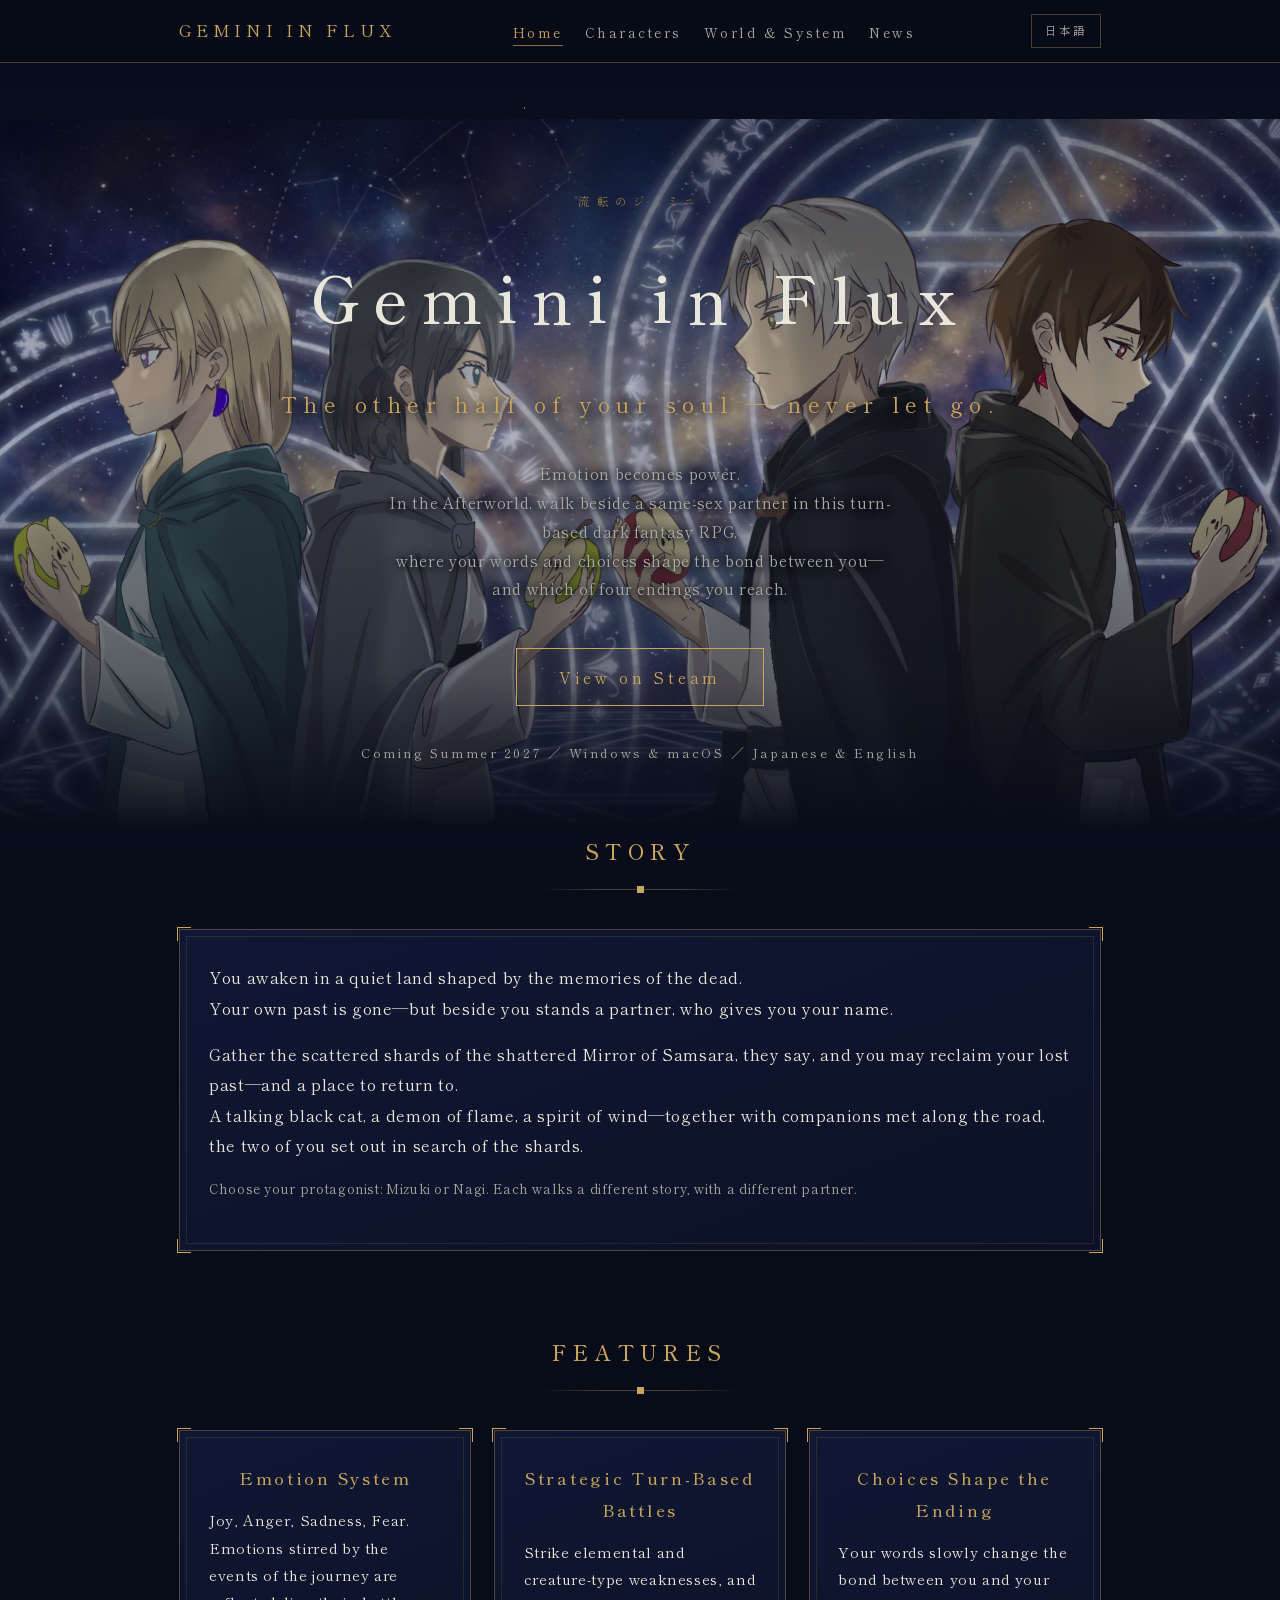
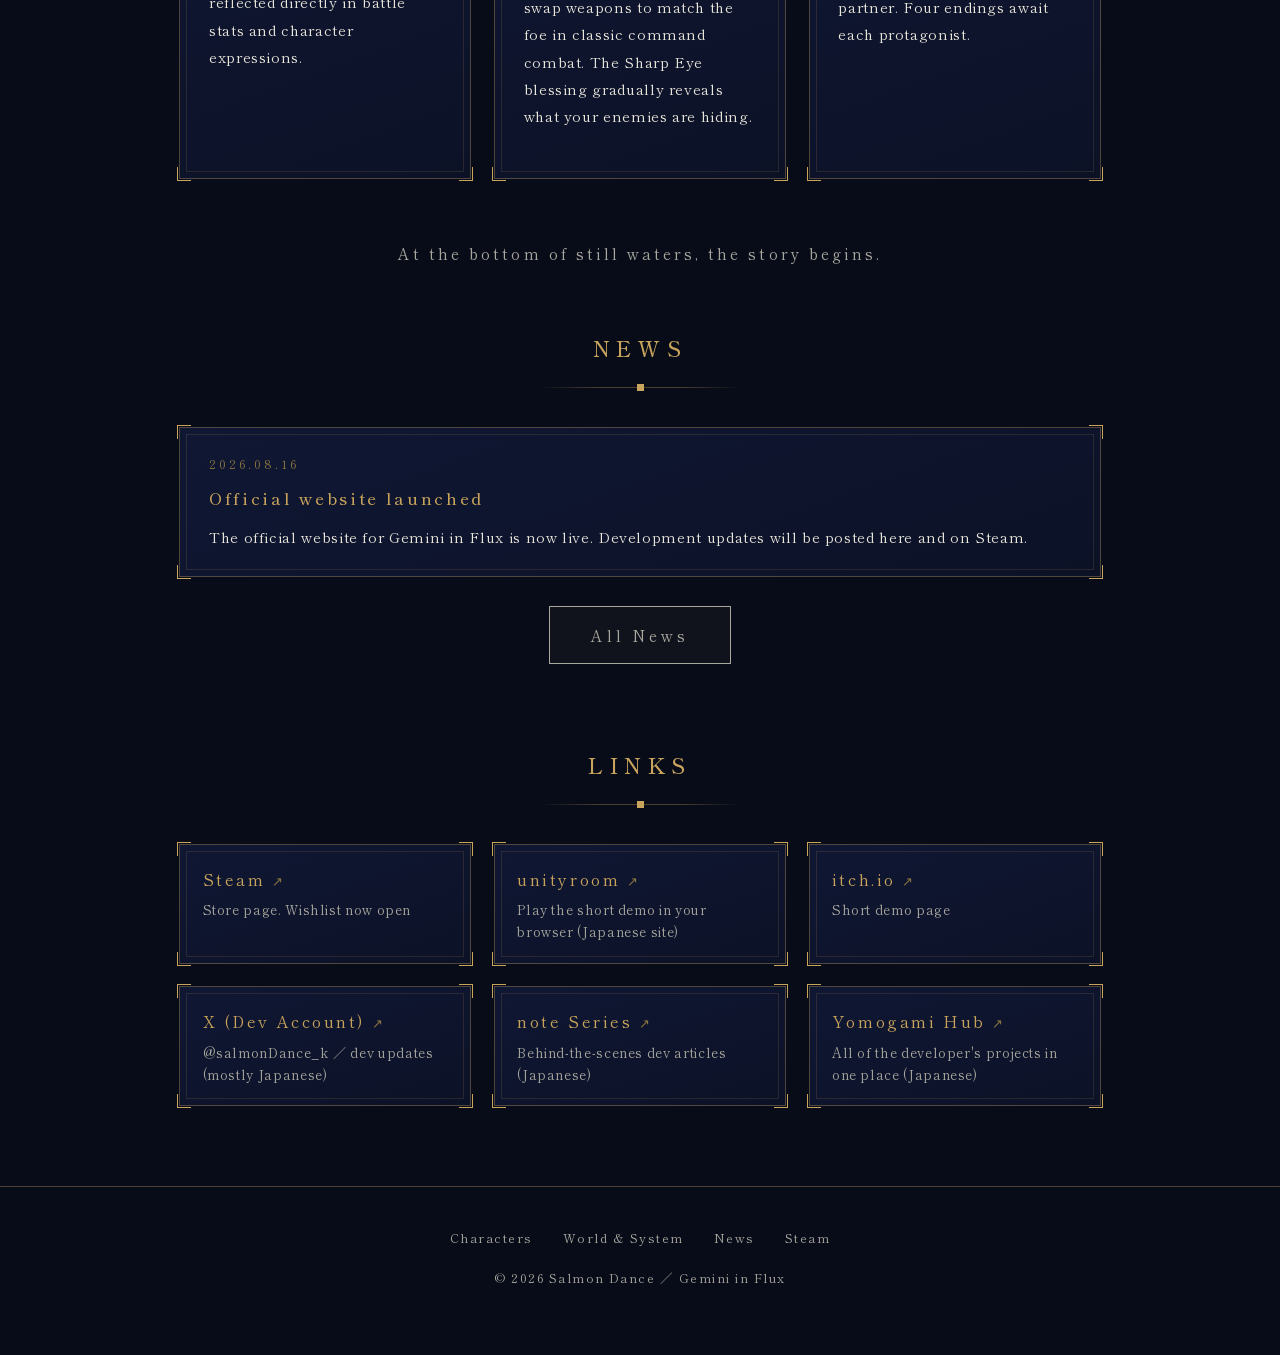
==== en/index.html @ 064453ff "公式サイト初回公開" ====
<!DOCTYPE html>
<html lang="en">
<head>
  <meta charset="UTF-8">
  <meta name="viewport" content="width=device-width, initial-scale=1.0">
  <title>Gemini in Flux | Official Site</title>
  <meta name="description" content="Emotion becomes power. In the Afterworld, walk beside a same-sex partner in this turn-based dark fantasy RPG. Coming to Steam in Summer 2027.">
  <meta property="og:title" content="Gemini in Flux | Official Site">
  <meta property="og:description" content="Emotion becomes power. In the Afterworld, walk beside a same-sex partner in this turn-based dark fantasy RPG. Coming to Steam in Summer 2027.">
  <meta property="og:type" content="website">
  <meta property="og:image" content="../assets/og-image.jpg"><!-- 公開時に絶対URLへ差し替え -->
  <meta name="twitter:card" content="summary_large_image">
  <link rel="icon" href="data:image/svg+xml,%3Csvg xmlns='http://www.w3.org/2000/svg' viewBox='0 0 32 32'%3E%3Cpolygon points='16,2 30,10 30,24 16,32 2,24 2,10' fill='%23c9a45c'/%3E%3C/svg%3E">
  <link rel="preconnect" href="https://fonts.googleapis.com">
  <link rel="preconnect" href="https://fonts.gstatic.com" crossorigin>
  <link href="https://fonts.googleapis.com/css2?family=Shippori+Mincho:wght@400;500&display=swap" rel="stylesheet">
  <link rel="stylesheet" href="../css/style.css">
</head>
<body>
  <div class="starfield" aria-hidden="true"></div>

  <header>
    <div class="header-inner">
      <a class="site-title" href="index.html">GEMINI IN FLUX</a>
      <nav>
        <ul>
          <li><a href="index.html" class="current">Home</a></li>
          <li><a href="characters.html">Characters</a></li>
          <li><a href="world.html">World &amp; System</a></li>
          <li><a href="news.html">News</a></li>
        </ul>
      </nav>
      <a class="lang-switch" href="../index.html" lang="ja">日本語</a>
    </div>
  </header>

  <main>
    <!-- Hero (key visual: ../assets/main-visual.jpg, clean version without title) -->
    <div class="hero hero-kv">
      <p class="hero-latin">流転のジェミニ</p>
      <h1>Gemini in Flux</h1>
      <p class="catchcopy">The other half of your soul — never let go.</p>
      <p class="lead">
        Emotion becomes power.<br>
        In the Afterworld, walk beside a same-sex partner in this turn-based dark fantasy RPG,<br>
        where your words and choices shape the bond between you—and which of four endings you reach.
      </p>
      <a class="btn" href="https://store.steampowered.com/app/4764140/?utm_source=official_site&amp;utm_medium=hero_button&amp;utm_campaign=site_top&amp;utm_content=en" target="_blank" rel="noopener">View on Steam</a>
      <p class="hero-meta">Coming Summer 2027 ／ Windows &amp; macOS ／ Japanese &amp; English</p>
    </div>

    <!-- Story -->
    <section>
      <h2>STORY</h2>
      <div class="frame">
        <p>
          You awaken in a quiet land shaped by the memories of the dead.<br>
          Your own past is gone—but beside you stands a partner, who gives you your name.
        </p>
        <p>
          Gather the scattered shards of the shattered Mirror of Samsara, they say,
          and you may reclaim your lost past—and a place to return to.<br>
          A talking black cat, a demon of flame, a spirit of wind—together with
          companions met along the road, the two of you set out in search of the shards.
        </p>
        <p class="note">
          Choose your protagonist: Mizuki or Nagi. Each walks a different story, with a different partner.
        </p>
      </div>
    </section>

    <!-- Features -->
    <section>
      <h2>FEATURES</h2>
      <div class="grid">
        <div class="frame card">
          <h3>Emotion System</h3>
          <p>Joy, Anger, Sadness, Fear. Emotions stirred by the events of the journey are reflected directly in battle stats and character expressions.</p>
        </div>
        <div class="frame card">
          <h3>Strategic Turn-Based Battles</h3>
          <p>Strike elemental and creature-type weaknesses, and swap weapons to match the foe in classic command combat. The Sharp Eye blessing gradually reveals what your enemies are hiding.</p>
        </div>
        <div class="frame card">
          <h3>Choices Shape the Ending</h3>
          <p>Your words slowly change the bond between you and your partner. Four endings await each protagonist.</p>
        </div>
      </div>
    </section>

    <blockquote>
      At the bottom of still waters, the story begins.
    </blockquote>

    <!-- News -->
    <section>
      <h2>NEWS</h2>
      <div class="frame news-item">
        <time datetime="2026-08-16">2026.08.16</time>
        <h3>Official website launched</h3>
        <p>The official website for Gemini in Flux is now live. Development updates will be posted here and on Steam.</p>
      </div>
      <p style="text-align:center; margin-top:1.8rem;">
        <a class="btn btn-sub" href="news.html">All News</a>
      </p>
    </section>

    <!-- Links -->
    <section>
      <h2>LINKS</h2>
      <div class="grid link-grid">
        <a class="frame link-card" href="https://store.steampowered.com/app/4764140/?utm_source=official_site&amp;utm_medium=links_section&amp;utm_campaign=site_top&amp;utm_content=en" target="_blank" rel="noopener">
          <span class="link-name">Steam</span>
          <span class="link-desc">Store page. Wishlist now open</span>
        </a>
        <a class="frame link-card" href="https://unityroom.com/games/geminiinflux" target="_blank" rel="noopener">
          <span class="link-name">unityroom</span>
          <span class="link-desc">Play the short demo in your browser (Japanese site)</span>
        </a>
        <a class="frame link-card" href="https://osakanae.itch.io/gemini-in-flux" target="_blank" rel="noopener">
          <span class="link-name">itch.io</span>
          <span class="link-desc">Short demo page</span>
        </a>
        <a class="frame link-card" href="https://x.com/salmonDance_k" target="_blank" rel="noopener">
          <span class="link-name">X (Dev Account)</span>
          <span class="link-desc">@salmonDance_k ／ dev updates (mostly Japanese)</span>
        </a>
        <a class="frame link-card" href="https://note.com/chozaijim/m/md2810ffc778c" target="_blank" rel="noopener">
          <span class="link-name">note Series</span>
          <span class="link-desc">Behind-the-scenes dev articles (Japanese)</span>
        </a>
        <a class="frame link-card" href="https://kanae-yomo-dev.github.io/" target="_blank" rel="noopener">
          <span class="link-name">Yomogami Hub</span>
          <span class="link-desc">All of the developer's projects in one place (Japanese)</span>
        </a>
      </div>
    </section>
  </main>

  <footer>
    <div class="foot-links">
      <a href="characters.html">Characters</a>
      <a href="world.html">World &amp; System</a>
      <a href="news.html">News</a>
      <a href="https://store.steampowered.com/app/4764140/?utm_source=official_site&amp;utm_medium=footer_link&amp;utm_campaign=site_top&amp;utm_content=en" target="_blank" rel="noopener">Steam</a>
    </div>
    <p>&copy; 2026 Salmon Dance ／ Gemini in Flux</p>
  </footer>
</body>
</html>
---- css/style.css ----
/* =============================================================
   『流転のジェミニ』公式サイト 共通スタイル
   デザイン方針: Docs/05_アート/アート方針ブレスト_2026-08-16.md
   - 紺×金の星図 / 幾何学枠 / 静謐（色数を抑える）
   - 枠＝無機質で規則的、中身＝表情（ステンドグラス構造）
   ============================================================= */

:root {
  /* 色数は少なく: 紺・金・ガラスの白・差し色少々 */
  --navy-deep: #080c19;      /* 夜空の底 */
  --navy: #0d1327;           /* 基本背景 */
  --navy-panel: #111936;     /* パネル背景 */
  --gold: #c9a45c;           /* 金属線の金 */
  --gold-dim: #8a7440;       /* 落ち着いた金 */
  --glass: #e9e6dc;          /* ガラスの白（本文） */
  --glass-dim: #a9a89f;      /* 補足テキスト */
  --water: #7ea6c9;          /* 差し色: 水 */
  --line: rgba(201, 164, 92, 0.35); /* 罫線用の薄い金 */
}

* { margin: 0; padding: 0; box-sizing: border-box; }

html { scroll-behavior: smooth; }

body {
  background: var(--navy-deep);
  color: var(--glass);
  font-family: "Shippori Mincho", "Hiragino Mincho ProN", "Yu Mincho", serif;
  line-height: 1.9;
  letter-spacing: 0.04em;
  font-feature-settings: "palt";
}

/* --- 星図背景（CSSのみ・静かな瞬き） ------------------------ */
.starfield {
  position: fixed;
  inset: 0;
  z-index: -1;
  background:
    radial-gradient(1px 1px at 12% 22%, rgba(233,230,220,.8) 50%, transparent 51%),
    radial-gradient(1px 1px at 28% 68%, rgba(233,230,220,.5) 50%, transparent 51%),
    radial-gradient(1.5px 1.5px at 41% 12%, rgba(201,164,92,.7) 50%, transparent 51%),
    radial-gradient(1px 1px at 55% 45%, rgba(233,230,220,.6) 50%, transparent 51%),
    radial-gradient(1px 1px at 67% 81%, rgba(126,166,201,.6) 50%, transparent 51%),
    radial-gradient(1.5px 1.5px at 74% 28%, rgba(233,230,220,.7) 50%, transparent 51%),
    radial-gradient(1px 1px at 86% 58%, rgba(201,164,92,.5) 50%, transparent 51%),
    radial-gradient(1px 1px at 93% 15%, rgba(233,230,220,.5) 50%, transparent 51%),
    radial-gradient(1px 1px at 8% 88%, rgba(126,166,201,.5) 50%, transparent 51%),
    radial-gradient(1px 1px at 48% 92%, rgba(233,230,220,.4) 50%, transparent 51%),
    linear-gradient(180deg, var(--navy-deep) 0%, var(--navy) 55%, var(--navy-deep) 100%);
}

/* --- ヘッダー ------------------------------------------------ */
header {
  border-bottom: 1px solid var(--line);
  background: rgba(8, 12, 25, 0.82);
  backdrop-filter: blur(6px);
  position: sticky;
  top: 0;
  z-index: 10;
}

.header-inner {
  max-width: 960px;
  margin: 0 auto;
  padding: 0.9rem 1.2rem;
  display: flex;
  align-items: center;
  justify-content: space-between;
  flex-wrap: wrap;
  gap: 0.6rem;
}

.site-title {
  font-size: 1.05rem;
  letter-spacing: 0.28em;
  color: var(--gold);
  text-decoration: none;
  white-space: nowrap;
}

nav ul {
  display: flex;
  gap: 1.4rem;
  list-style: none;
}

nav a {
  color: var(--glass-dim);
  text-decoration: none;
  font-size: 0.85rem;
  letter-spacing: 0.18em;
  padding-bottom: 0.2rem;
  border-bottom: 1px solid transparent;
  transition: color 0.3s, border-color 0.3s;
}

nav a:hover, nav a.current {
  color: var(--gold);
  border-bottom-color: var(--gold-dim);
}

/* 言語切り替え（JA⇄EN） */
.lang-switch {
  font-size: 0.72rem;
  letter-spacing: 0.18em;
  color: var(--glass-dim);
  text-decoration: none;
  border: 1px solid var(--line);
  padding: 0.3rem 0.8rem;
  white-space: nowrap;
  transition: color 0.3s, border-color 0.3s;
}

.lang-switch:hover {
  color: var(--gold);
  border-color: var(--gold);
}

/* --- レイアウト ---------------------------------------------- */
main {
  max-width: 960px;
  margin: 0 auto;
  padding: 3.5rem 1.2rem 5rem;
}

section + section { margin-top: 5rem; }

/* 見出し: 幾何学の水平線と菱形で飾る */
h2 {
  font-size: 1.35rem;
  font-weight: 500;
  letter-spacing: 0.3em;
  color: var(--gold);
  text-align: center;
  margin-bottom: 2.2rem;
}

h2::after {
  content: "";
  display: block;
  width: 200px;
  height: 9px;
  margin: 0.9rem auto 0;
  background:
    linear-gradient(90deg, transparent 0, var(--line) 30%, var(--line) 70%, transparent 100%) center / 100% 1px no-repeat,
    conic-gradient(from 45deg, var(--gold) 0 100%) center / 7px 7px no-repeat;
  transform-origin: center;
}

h3 {
  font-size: 1.05rem;
  font-weight: 500;
  letter-spacing: 0.16em;
  color: var(--gold);
  margin-bottom: 0.7rem;
}

p { margin-bottom: 1rem; }

.note { color: var(--glass-dim); font-size: 0.82rem; }

/* --- 幾何学枠パネル（鏡の枠モチーフ） ----------------------- */
/* 外周の細い金線＋四隅の切り込み。中身が表情を持つ */
.frame {
  position: relative;
  border: 1px solid var(--line);
  background: linear-gradient(160deg, rgba(17,25,54,.92), rgba(13,19,39,.92));
  padding: 2rem 1.8rem;
}

.frame::before {
  content: "";
  position: absolute;
  inset: 6px;
  border: 1px solid rgba(201, 164, 92, 0.15);
  pointer-events: none;
}

/* 四隅の金の留め（幾何学アクセント） */
.frame::after {
  content: "";
  position: absolute;
  inset: -3px;
  pointer-events: none;
  background:
    linear-gradient(var(--gold), var(--gold)) top left / 14px 1px,
    linear-gradient(var(--gold), var(--gold)) top left / 1px 14px,
    linear-gradient(var(--gold), var(--gold)) top right / 14px 1px,
    linear-gradient(var(--gold), var(--gold)) top right / 1px 14px,
    linear-gradient(var(--gold), var(--gold)) bottom left / 14px 1px,
    linear-gradient(var(--gold), var(--gold)) bottom left / 1px 14px,
    linear-gradient(var(--gold), var(--gold)) bottom right / 14px 1px,
    linear-gradient(var(--gold), var(--gold)) bottom right / 1px 14px;
  background-repeat: no-repeat;
}

/* --- ヒーロー（トップページ） -------------------------------- */
.hero {
  min-height: 66vh;
  display: flex;
  flex-direction: column;
  align-items: center;
  justify-content: center;
  text-align: center;
  padding: 4.5rem 1rem 3rem;
}

/* キービジュアル敷き（クリーン版の上にHTMLでタイトルを重ねる） */
.hero-kv {
  min-height: 78vh;
  margin: 0 calc(50% - 50vw);          /* mainの幅制限を破って全幅に */
  padding-left: 1rem;
  padding-right: 1rem;
  background:
    linear-gradient(180deg,
      rgba(8, 12, 25, 0.50) 0%,
      rgba(8, 12, 25, 0.28) 40%,
      rgba(8, 12, 25, 0.55) 78%,
      var(--navy-deep) 100%),
    url("../assets/main-visual.jpg") center 32% / cover no-repeat;
}

.hero-kv h1,
.hero-kv .catchcopy {
  text-shadow: 0 0 18px rgba(8, 12, 25, 0.95), 0 2px 10px rgba(8, 12, 25, 0.9);
}

.hero-kv .lead {
  color: var(--glass);
  text-shadow: 0 0 12px rgba(8, 12, 25, 0.95), 0 1px 6px rgba(8, 12, 25, 0.9);
}

.hero-latin {
  font-size: 0.72rem;
  letter-spacing: 0.6em;
  color: var(--gold-dim);
  margin-bottom: 1.4rem;
}

.hero h1 {
  font-size: clamp(2.4rem, 7vw, 4rem);
  font-weight: 500;
  letter-spacing: 0.22em;
  color: var(--glass);
  text-shadow: 0 0 32px rgba(126, 166, 201, 0.35);
  margin-bottom: 1.6rem;
}

.hero .catchcopy {
  font-size: clamp(1.05rem, 3vw, 1.35rem);
  letter-spacing: 0.3em;
  color: var(--gold);
  margin-bottom: 2.2rem;
}

.hero .lead {
  max-width: 34em;
  color: var(--glass-dim);
  font-size: 0.95rem;
  margin-bottom: 2.8rem;
}

.hero-meta {
  font-size: 0.8rem;
  letter-spacing: 0.2em;
  color: var(--glass-dim);
  margin-top: 2.2rem;
}

/* 鏡のかけらの装飾（六角形＝ムードボードの六角鏡） */
.shard {
  width: 54px;
  height: 62px;
  margin: 0 auto 2rem;
  clip-path: polygon(50% 0, 100% 25%, 100% 75%, 50% 100%, 0 75%, 0 25%);
  background: linear-gradient(150deg, rgba(233,230,220,.85), rgba(126,166,201,.55) 45%, rgba(13,19,39,.9));
  box-shadow: 0 0 40px rgba(126, 166, 201, 0.45);
}

/* --- ボタン -------------------------------------------------- */
.btn {
  display: inline-block;
  padding: 0.85rem 2.6rem;
  border: 1px solid var(--gold);
  color: var(--gold);
  text-decoration: none;
  letter-spacing: 0.25em;
  font-size: 0.95rem;
  background: rgba(201, 164, 92, 0.05);
  transition: background 0.3s, color 0.3s;
}

.btn:hover {
  background: var(--gold);
  color: var(--navy-deep);
}

.btn-sub {
  border-color: var(--glass-dim);
  color: var(--glass-dim);
}

.btn-sub:hover { background: var(--glass-dim); color: var(--navy-deep); }

/* --- カードグリッド ------------------------------------------ */
.grid {
  display: grid;
  gap: 1.4rem;
  grid-template-columns: repeat(auto-fit, minmax(260px, 1fr));
}

.card h3 { text-align: center; }

.card .kana {
  display: block;
  text-align: center;
  font-size: 0.68rem;
  letter-spacing: 0.42em;
  color: var(--gold-dim);
  margin-bottom: 1.1rem;
}

.card p { font-size: 0.9rem; color: var(--glass); }

/* キャラの一言（シナリオからの引用） */
.card .quote {
  text-align: center;
  color: var(--water);
  font-size: 0.86rem;
  letter-spacing: 0.08em;
  line-height: 1.8;
  margin-bottom: 1.1rem;
}

.card .trait {
  font-size: 0.78rem;
  color: var(--water);
  letter-spacing: 0.1em;
  margin-top: 0.6rem;
  margin-bottom: 0;
}

/* キャラ肖像（六角形＝鏡のかけら型。金線の枠に肖像をはめ込む） */
.portrait {
  width: 150px;
  height: 170px;
  margin: 0.4rem auto 1.4rem;
  clip-path: polygon(50% 0, 100% 25%, 100% 75%, 50% 100%, 0 75%, 0 25%);
  background: linear-gradient(160deg, var(--gold), var(--gold-dim));
  display: flex;
  align-items: center;
  justify-content: center;
}

.portrait img {
  width: calc(100% - 4px);
  height: calc(100% - 4px);
  clip-path: polygon(50% 0, 100% 25%, 100% 75%, 50% 100%, 0 75%, 0 25%);
  object-fit: cover;
  object-position: center 30%;
  display: block;
}

/* キャラの紋（画像が用意できるまでの幾何学メダリオン） */
.sigil {
  width: 72px;
  height: 72px;
  margin: 0.4rem auto 1.2rem;
  border: 1px solid var(--line);
  transform: rotate(45deg);
  display: flex;
  align-items: center;
  justify-content: center;
}

.sigil span {
  transform: rotate(-45deg);
  font-size: 1.5rem;
  color: var(--gold);
}

/* --- 定義リスト（システム紹介） ------------------------------ */
.sys-list dt {
  color: var(--gold);
  letter-spacing: 0.14em;
  margin-top: 1.6rem;
  padding-left: 1.1em;
  position: relative;
}

.sys-list dt::before {
  content: "◆";
  position: absolute;
  left: 0;
  font-size: 0.6em;
  top: 0.55em;
  color: var(--gold-dim);
}

.sys-list dd { margin-left: 1.1em; font-size: 0.92rem; color: var(--glass); }

.sys-list dd .note { display: block; margin-top: 0.2rem; }

/* --- ニュース ------------------------------------------------ */
.news-item { padding: 1.6rem 1.8rem; }

.news-item + .news-item { margin-top: 1.2rem; }

.news-item time {
  font-size: 0.78rem;
  letter-spacing: 0.24em;
  color: var(--gold-dim);
  display: block;
  margin-bottom: 0.4rem;
}

.news-item h3 { margin-bottom: 0.5rem; }

.news-item p { font-size: 0.9rem; margin-bottom: 0; }

/* --- リンク集（外部サービスへの導線カード） ------------------ */
.link-grid { grid-template-columns: repeat(auto-fit, minmax(240px, 1fr)); }

.link-card {
  display: block;
  padding: 1.2rem 1.4rem;
  text-decoration: none;
  transition: background 0.3s;
}

.link-card:hover { background: rgba(201, 164, 92, 0.10); }

.link-card .link-name {
  display: block;
  color: var(--gold);
  letter-spacing: 0.16em;
  margin-bottom: 0.3rem;
}

.link-card .link-name::after {
  content: "↗";
  font-size: 0.8em;
  margin-left: 0.5em;
  color: var(--gold-dim);
}

.link-card .link-desc {
  display: block;
  color: var(--glass-dim);
  font-size: 0.82rem;
  line-height: 1.7;
}

/* --- 区切りの星座線（セクション間の静かな装飾） -------------- */
.constellation {
  display: block;
  margin: 4.5rem auto 0;
  opacity: 0.6;
}

/* --- 引用（章の言葉など第1層の雰囲気テキスト） --------------- */
blockquote {
  text-align: center;
  color: var(--glass-dim);
  letter-spacing: 0.2em;
  font-size: 0.95rem;
  line-height: 2.4;
  margin: 3.5rem 0;
}

/* --- フッター ------------------------------------------------ */
footer {
  border-top: 1px solid var(--line);
  padding: 2.5rem 1.2rem 3rem;
  text-align: center;
  color: var(--glass-dim);
  font-size: 0.78rem;
  letter-spacing: 0.12em;
}

footer .foot-links { margin-bottom: 1rem; }

footer .foot-links a {
  color: var(--glass-dim);
  margin: 0 0.8rem;
  text-decoration: none;
}

footer .foot-links a:hover { color: var(--gold); }

/* --- レスポンシブ -------------------------------------------- */
@media (max-width: 600px) {
  .header-inner { justify-content: center; }
  nav ul { gap: 1rem; }
  .hero { min-height: 55vh; }
  .frame { padding: 1.6rem 1.2rem; }
}
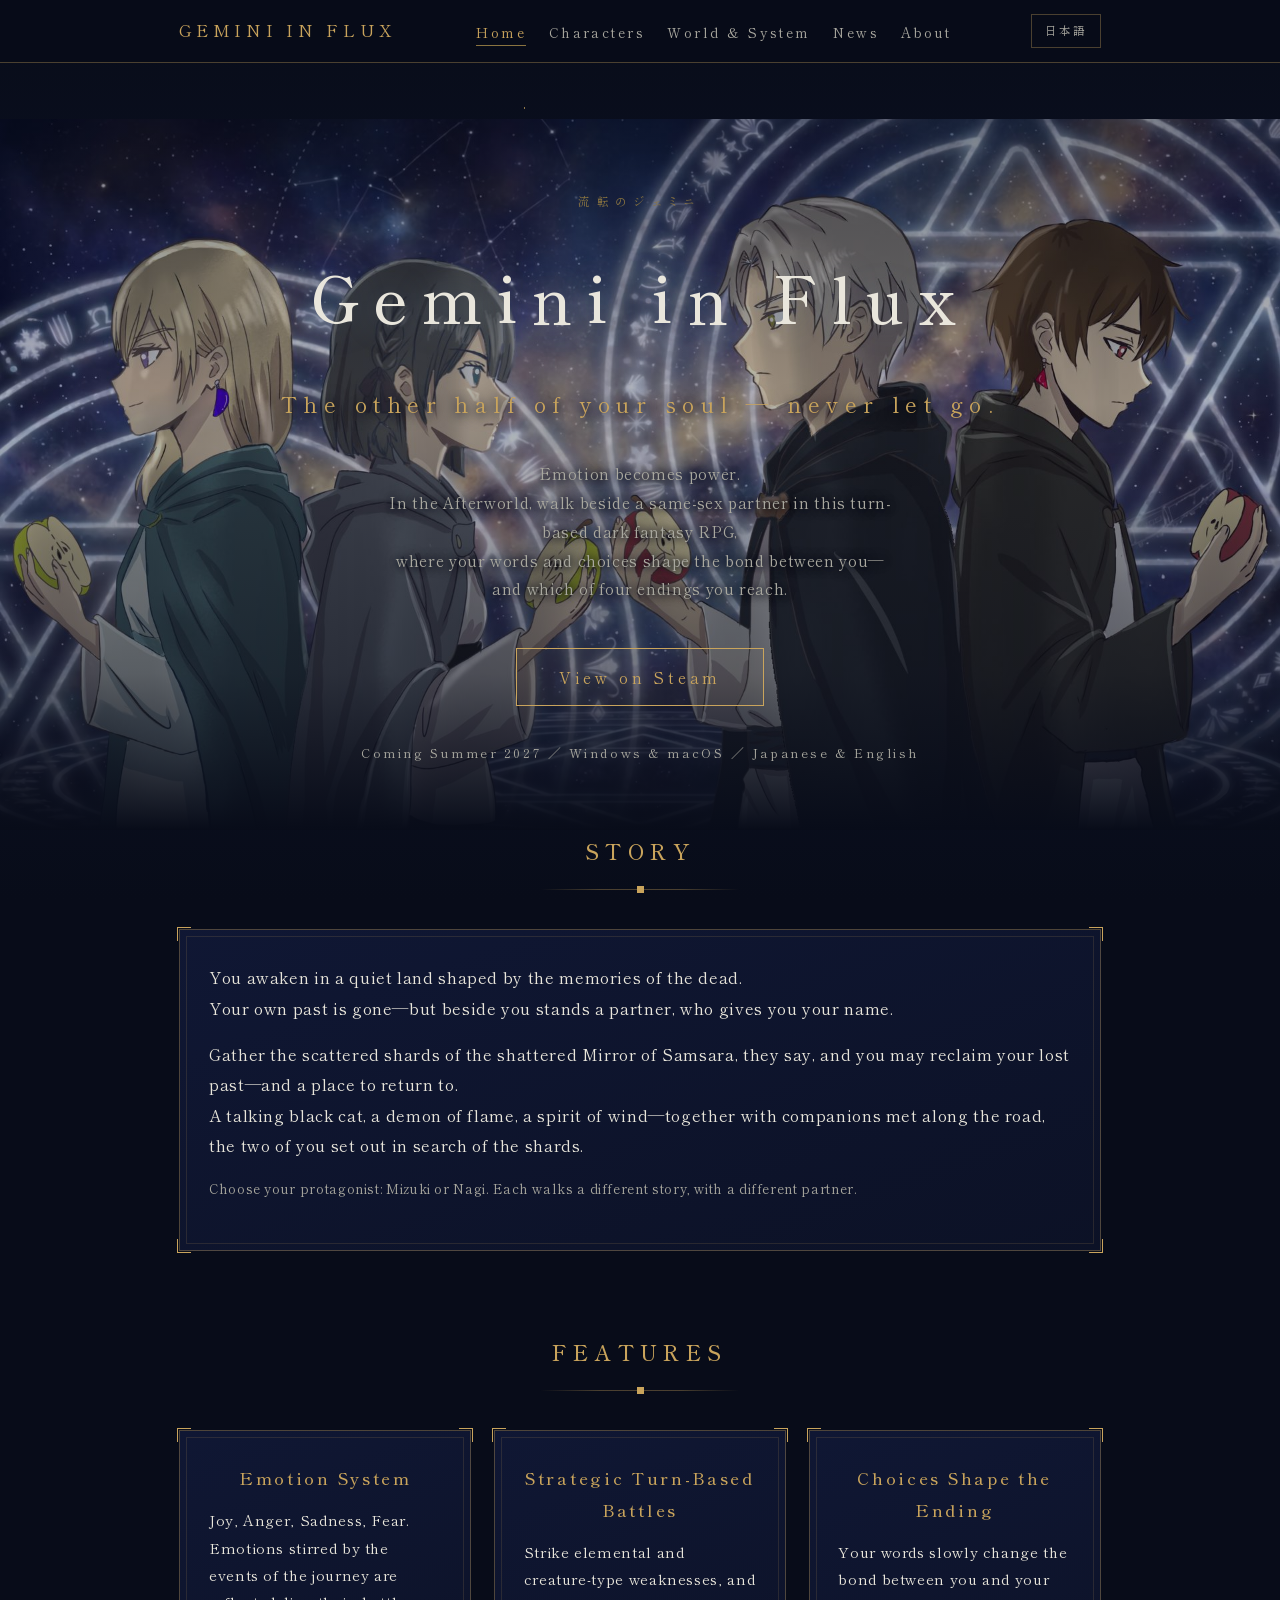
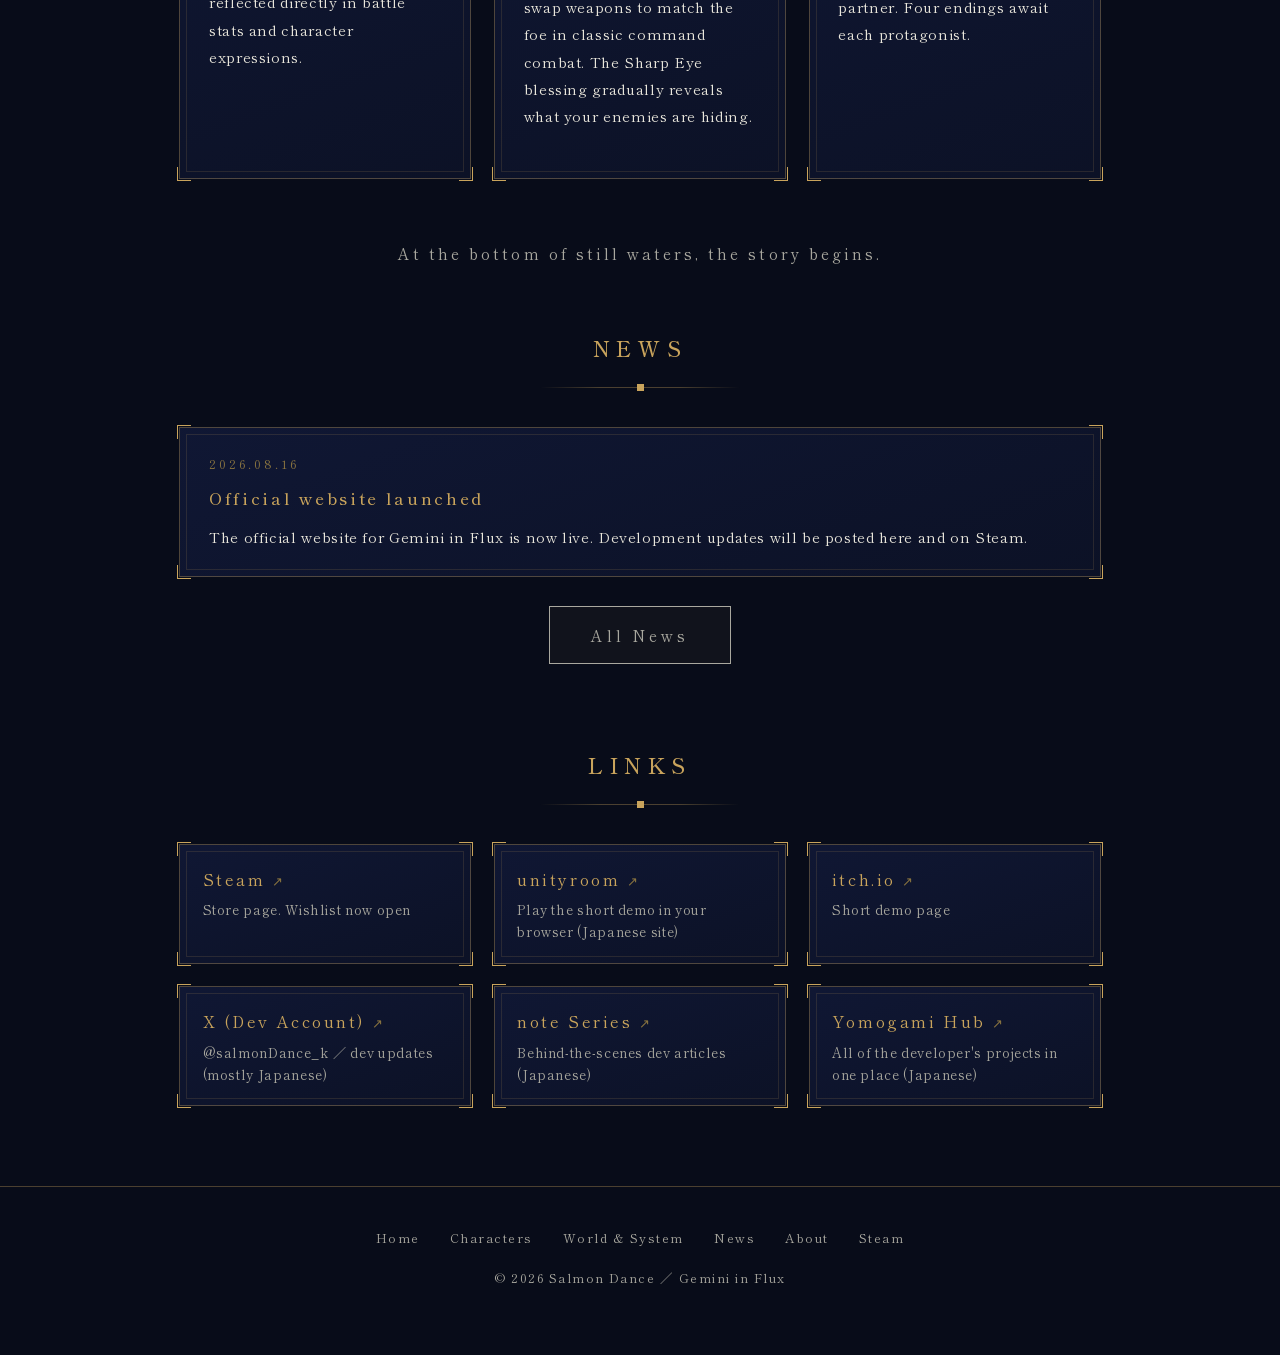
==== commit 91af4dc9: "開発についてページ追加" ====
--- a/en/index.html
+++ b/en/index.html
@@ -8,7 +8,8 @@
   <meta property="og:title" content="Gemini in Flux | Official Site">
   <meta property="og:description" content="Emotion becomes power. In the Afterworld, walk beside a same-sex partner in this turn-based dark fantasy RPG. Coming to Steam in Summer 2027.">
   <meta property="og:type" content="website">
-  <meta property="og:image" content="../assets/og-image.jpg"><!-- 公開時に絶対URLへ差し替え -->
+  <meta property="og:url" content="https://gemini.yomolog.net/en/">
+  <meta property="og:image" content="https://gemini.yomolog.net/assets/og-image.jpg">
   <meta name="twitter:card" content="summary_large_image">
   <link rel="icon" href="data:image/svg+xml,%3Csvg xmlns='http://www.w3.org/2000/svg' viewBox='0 0 32 32'%3E%3Cpolygon points='16,2 30,10 30,24 16,32 2,24 2,10' fill='%23c9a45c'/%3E%3C/svg%3E">
   <link rel="preconnect" href="https://fonts.googleapis.com">
@@ -28,6 +29,7 @@
           <li><a href="characters.html">Characters</a></li>
           <li><a href="world.html">World &amp; System</a></li>
           <li><a href="news.html">News</a></li>
+          <li><a href="about.html">About</a></li>
         </ul>
       </nav>
       <a class="lang-switch" href="../index.html" lang="ja">日本語</a>
@@ -139,9 +141,11 @@
 
   <footer>
     <div class="foot-links">
+      <a href="index.html">Home</a>
       <a href="characters.html">Characters</a>
       <a href="world.html">World &amp; System</a>
       <a href="news.html">News</a>
+      <a href="about.html">About</a>
       <a href="https://store.steampowered.com/app/4764140/?utm_source=official_site&amp;utm_medium=footer_link&amp;utm_campaign=site_top&amp;utm_content=en" target="_blank" rel="noopener">Steam</a>
     </div>
     <p>&copy; 2026 Salmon Dance ／ Gemini in Flux</p>
--- a/css/style.css
+++ b/css/style.css
@@ -7,20 +7,35 @@
 
 :root {
   /* 色数は少なく: 紺・金・ガラスの白・差し色少々 */
-  --navy-deep: #080c19;      /* 夜空の底 */
-  --navy: #0d1327;           /* 基本背景 */
-  --navy-panel: #111936;     /* パネル背景 */
-  --gold: #c9a45c;           /* 金属線の金 */
-  --gold-dim: #8a7440;       /* 落ち着いた金 */
-  --glass: #e9e6dc;          /* ガラスの白（本文） */
-  --glass-dim: #a9a89f;      /* 補足テキスト */
-  --water: #7ea6c9;          /* 差し色: 水 */
-  --line: rgba(201, 164, 92, 0.35); /* 罫線用の薄い金 */
-}
-
-* { margin: 0; padding: 0; box-sizing: border-box; }
-
-html { scroll-behavior: smooth; }
+  --navy-deep: #080c19;
+  /* 夜空の底 */
+  --navy: #0d1327;
+  /* 基本背景 */
+  --navy-panel: #111936;
+  /* パネル背景 */
+  --gold: #c9a45c;
+  /* 金属線の金 */
+  --gold-dim: #8a7440;
+  /* 落ち着いた金 */
+  --glass: #e9e6dc;
+  /* ガラスの白（本文） */
+  --glass-dim: #a9a89f;
+  /* 補足テキスト */
+  --water: #7ea6c9;
+  /* 差し色: 水 */
+  --line: rgba(201, 164, 92, 0.35);
+  /* 罫線用の薄い金 */
+}
+
+* {
+  margin: 0;
+  padding: 0;
+  box-sizing: border-box;
+}
+
+html {
+  scroll-behavior: smooth;
+}
 
 body {
   background: var(--navy-deep);
@@ -37,16 +52,16 @@
   inset: 0;
   z-index: -1;
   background:
-    radial-gradient(1px 1px at 12% 22%, rgba(233,230,220,.8) 50%, transparent 51%),
-    radial-gradient(1px 1px at 28% 68%, rgba(233,230,220,.5) 50%, transparent 51%),
-    radial-gradient(1.5px 1.5px at 41% 12%, rgba(201,164,92,.7) 50%, transparent 51%),
-    radial-gradient(1px 1px at 55% 45%, rgba(233,230,220,.6) 50%, transparent 51%),
-    radial-gradient(1px 1px at 67% 81%, rgba(126,166,201,.6) 50%, transparent 51%),
-    radial-gradient(1.5px 1.5px at 74% 28%, rgba(233,230,220,.7) 50%, transparent 51%),
-    radial-gradient(1px 1px at 86% 58%, rgba(201,164,92,.5) 50%, transparent 51%),
-    radial-gradient(1px 1px at 93% 15%, rgba(233,230,220,.5) 50%, transparent 51%),
-    radial-gradient(1px 1px at 8% 88%, rgba(126,166,201,.5) 50%, transparent 51%),
-    radial-gradient(1px 1px at 48% 92%, rgba(233,230,220,.4) 50%, transparent 51%),
+    radial-gradient(1px 1px at 12% 22%, rgba(233, 230, 220, .8) 50%, transparent 51%),
+    radial-gradient(1px 1px at 28% 68%, rgba(233, 230, 220, .5) 50%, transparent 51%),
+    radial-gradient(1.5px 1.5px at 41% 12%, rgba(201, 164, 92, .7) 50%, transparent 51%),
+    radial-gradient(1px 1px at 55% 45%, rgba(233, 230, 220, .6) 50%, transparent 51%),
+    radial-gradient(1px 1px at 67% 81%, rgba(126, 166, 201, .6) 50%, transparent 51%),
+    radial-gradient(1.5px 1.5px at 74% 28%, rgba(233, 230, 220, .7) 50%, transparent 51%),
+    radial-gradient(1px 1px at 86% 58%, rgba(201, 164, 92, .5) 50%, transparent 51%),
+    radial-gradient(1px 1px at 93% 15%, rgba(233, 230, 220, .5) 50%, transparent 51%),
+    radial-gradient(1px 1px at 8% 88%, rgba(126, 166, 201, .5) 50%, transparent 51%),
+    radial-gradient(1px 1px at 48% 92%, rgba(233, 230, 220, .4) 50%, transparent 51%),
     linear-gradient(180deg, var(--navy-deep) 0%, var(--navy) 55%, var(--navy-deep) 100%);
 }
 
@@ -95,7 +110,8 @@
   transition: color 0.3s, border-color 0.3s;
 }
 
-nav a:hover, nav a.current {
+nav a:hover,
+nav a.current {
   color: var(--gold);
   border-bottom-color: var(--gold-dim);
 }
@@ -124,7 +140,9 @@
   padding: 3.5rem 1.2rem 5rem;
 }
 
-section + section { margin-top: 5rem; }
+section+section {
+  margin-top: 5rem;
+}
 
 /* 見出し: 幾何学の水平線と菱形で飾る */
 h2 {
@@ -156,16 +174,21 @@
   margin-bottom: 0.7rem;
 }
 
-p { margin-bottom: 1rem; }
-
-.note { color: var(--glass-dim); font-size: 0.82rem; }
+p {
+  margin-bottom: 1rem;
+}
+
+.note {
+  color: var(--glass-dim);
+  font-size: 0.82rem;
+}
 
 /* --- 幾何学枠パネル（鏡の枠モチーフ） ----------------------- */
 /* 外周の細い金線＋四隅の切り込み。中身が表情を持つ */
 .frame {
   position: relative;
   border: 1px solid var(--line);
-  background: linear-gradient(160deg, rgba(17,25,54,.92), rgba(13,19,39,.92));
+  background: linear-gradient(160deg, rgba(17, 25, 54, .92), rgba(13, 19, 39, .92));
   padding: 2rem 1.8rem;
 }
 
@@ -209,7 +232,8 @@
 /* キービジュアル敷き（クリーン版の上にHTMLでタイトルを重ねる） */
 .hero-kv {
   min-height: 78vh;
-  margin: 0 calc(50% - 50vw);          /* mainの幅制限を破って全幅に */
+  margin: 0 calc(50% - 50vw);
+  /* mainの幅制限を破って全幅に */
   padding-left: 1rem;
   padding-right: 1rem;
   background:
@@ -261,6 +285,11 @@
   margin-bottom: 2.8rem;
 }
 
+/* 文節の途中で折り返させない（改行は.nobr同士の境界でのみ発生） */
+.nobr {
+  display: inline-block;
+}
+
 .hero-meta {
   font-size: 0.8rem;
   letter-spacing: 0.2em;
@@ -274,7 +303,7 @@
   height: 62px;
   margin: 0 auto 2rem;
   clip-path: polygon(50% 0, 100% 25%, 100% 75%, 50% 100%, 0 75%, 0 25%);
-  background: linear-gradient(150deg, rgba(233,230,220,.85), rgba(126,166,201,.55) 45%, rgba(13,19,39,.9));
+  background: linear-gradient(150deg, rgba(233, 230, 220, .85), rgba(126, 166, 201, .55) 45%, rgba(13, 19, 39, .9));
   box-shadow: 0 0 40px rgba(126, 166, 201, 0.45);
 }
 
@@ -301,7 +330,10 @@
   color: var(--glass-dim);
 }
 
-.btn-sub:hover { background: var(--glass-dim); color: var(--navy-deep); }
+.btn-sub:hover {
+  background: var(--glass-dim);
+  color: var(--navy-deep);
+}
 
 /* --- カードグリッド ------------------------------------------ */
 .grid {
@@ -310,7 +342,9 @@
   grid-template-columns: repeat(auto-fit, minmax(260px, 1fr));
 }
 
-.card h3 { text-align: center; }
+.card h3 {
+  text-align: center;
+}
 
 .card .kana {
   display: block;
@@ -321,7 +355,10 @@
   margin-bottom: 1.1rem;
 }
 
-.card p { font-size: 0.9rem; color: var(--glass); }
+.card p {
+  font-size: 0.9rem;
+  color: var(--glass);
+}
 
 /* キャラの一言（シナリオからの引用） */
 .card .quote {
@@ -398,14 +435,25 @@
   color: var(--gold-dim);
 }
 
-.sys-list dd { margin-left: 1.1em; font-size: 0.92rem; color: var(--glass); }
-
-.sys-list dd .note { display: block; margin-top: 0.2rem; }
+.sys-list dd {
+  margin-left: 1.1em;
+  font-size: 0.92rem;
+  color: var(--glass);
+}
+
+.sys-list dd .note {
+  display: block;
+  margin-top: 0.2rem;
+}
 
 /* --- ニュース ------------------------------------------------ */
-.news-item { padding: 1.6rem 1.8rem; }
-
-.news-item + .news-item { margin-top: 1.2rem; }
+.news-item {
+  padding: 1.6rem 1.8rem;
+}
+
+.news-item+.news-item {
+  margin-top: 1.2rem;
+}
 
 .news-item time {
   font-size: 0.78rem;
@@ -415,12 +463,19 @@
   margin-bottom: 0.4rem;
 }
 
-.news-item h3 { margin-bottom: 0.5rem; }
-
-.news-item p { font-size: 0.9rem; margin-bottom: 0; }
+.news-item h3 {
+  margin-bottom: 0.5rem;
+}
+
+.news-item p {
+  font-size: 0.9rem;
+  margin-bottom: 0;
+}
 
 /* --- リンク集（外部サービスへの導線カード） ------------------ */
-.link-grid { grid-template-columns: repeat(auto-fit, minmax(240px, 1fr)); }
+.link-grid {
+  grid-template-columns: repeat(auto-fit, minmax(240px, 1fr));
+}
 
 .link-card {
   display: block;
@@ -429,7 +484,9 @@
   transition: background 0.3s;
 }
 
-.link-card:hover { background: rgba(201, 164, 92, 0.10); }
+.link-card:hover {
+  background: rgba(201, 164, 92, 0.10);
+}
 
 .link-card .link-name {
   display: block;
@@ -479,7 +536,9 @@
   letter-spacing: 0.12em;
 }
 
-footer .foot-links { margin-bottom: 1rem; }
+footer .foot-links {
+  margin-bottom: 1rem;
+}
 
 footer .foot-links a {
   color: var(--glass-dim);
@@ -487,12 +546,27 @@
   text-decoration: none;
 }
 
-footer .foot-links a:hover { color: var(--gold); }
+footer .foot-links a:hover {
+  color: var(--gold);
+}
 
 /* --- レスポンシブ -------------------------------------------- */
 @media (max-width: 600px) {
-  .header-inner { justify-content: center; }
-  nav ul { gap: 1rem; }
-  .hero { min-height: 55vh; }
-  .frame { padding: 1.6rem 1.2rem; }
-}
+  .header-inner {
+    justify-content: center;
+  }
+
+  nav ul {
+    gap: 1rem;
+    flex-wrap: wrap;
+    justify-content: center;
+  }
+
+  .hero {
+    min-height: 55vh;
+  }
+
+  .frame {
+    padding: 1.6rem 1.2rem;
+  }
+}
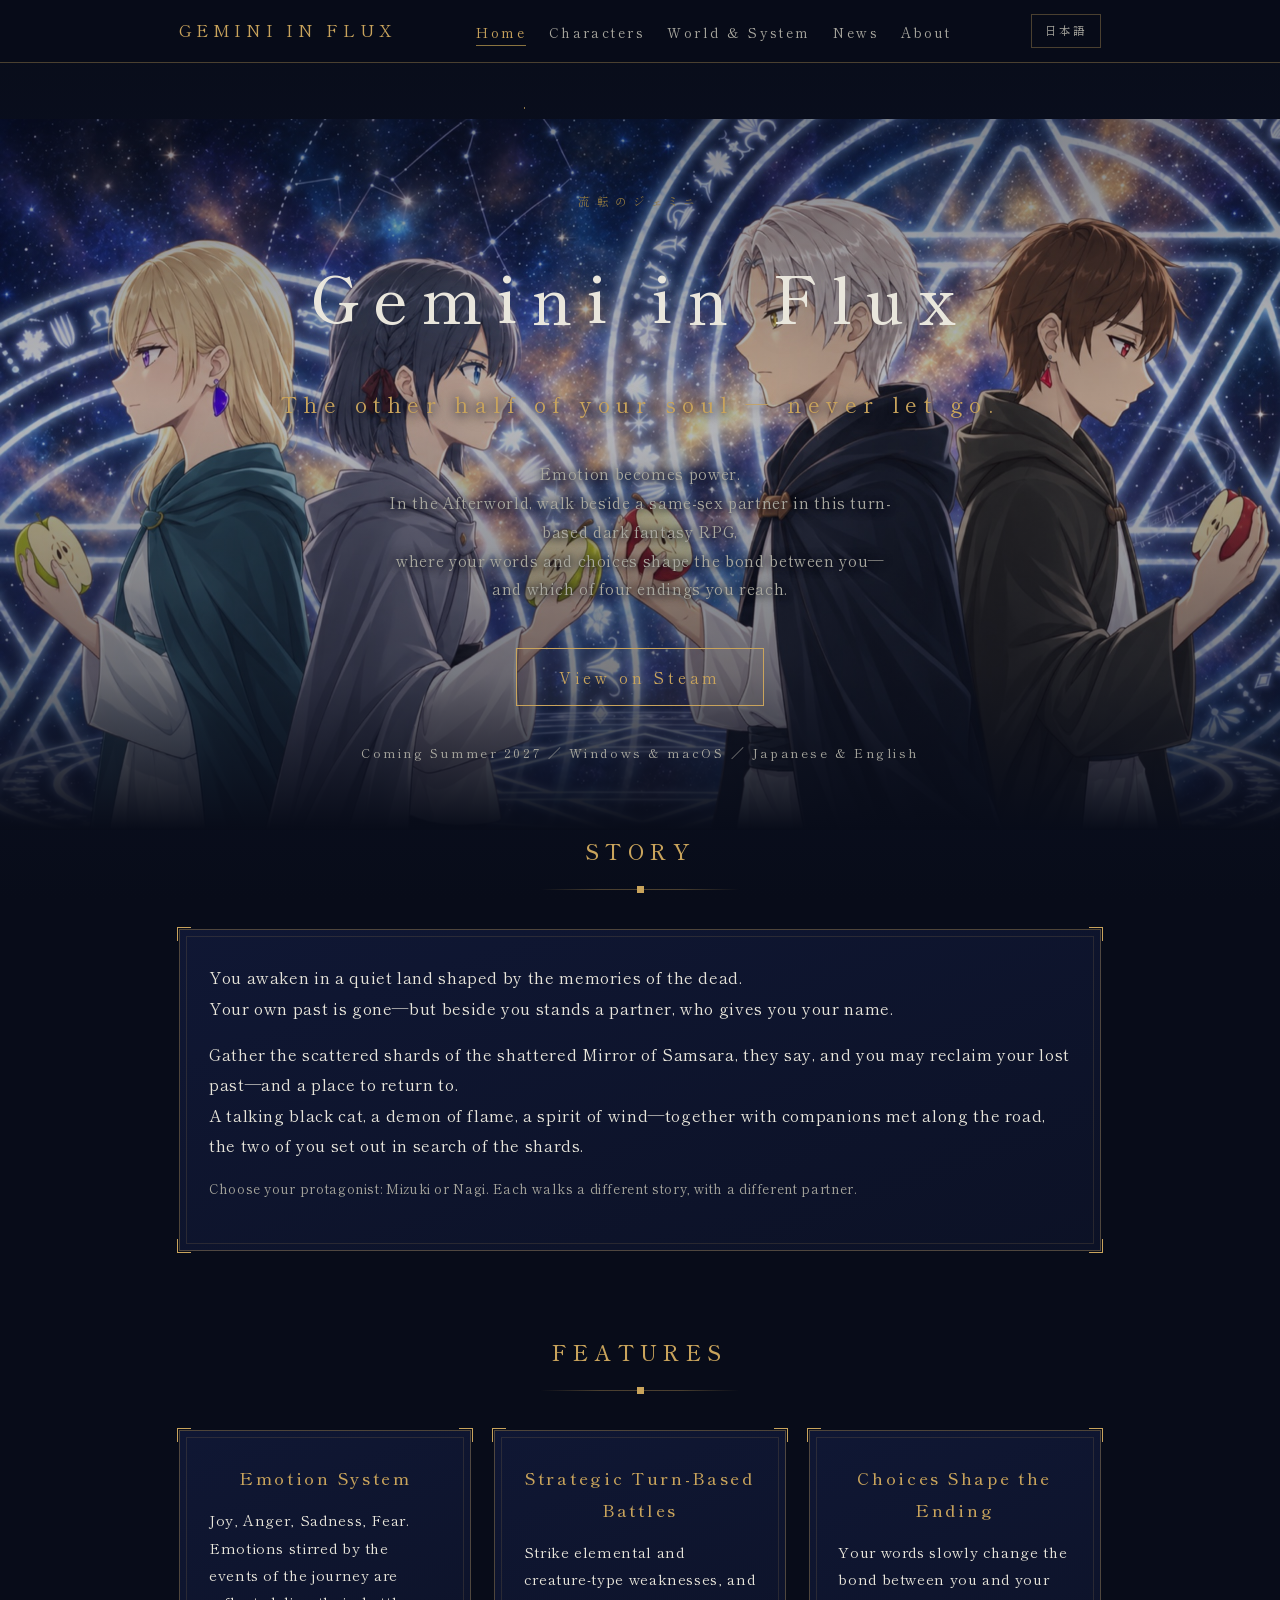
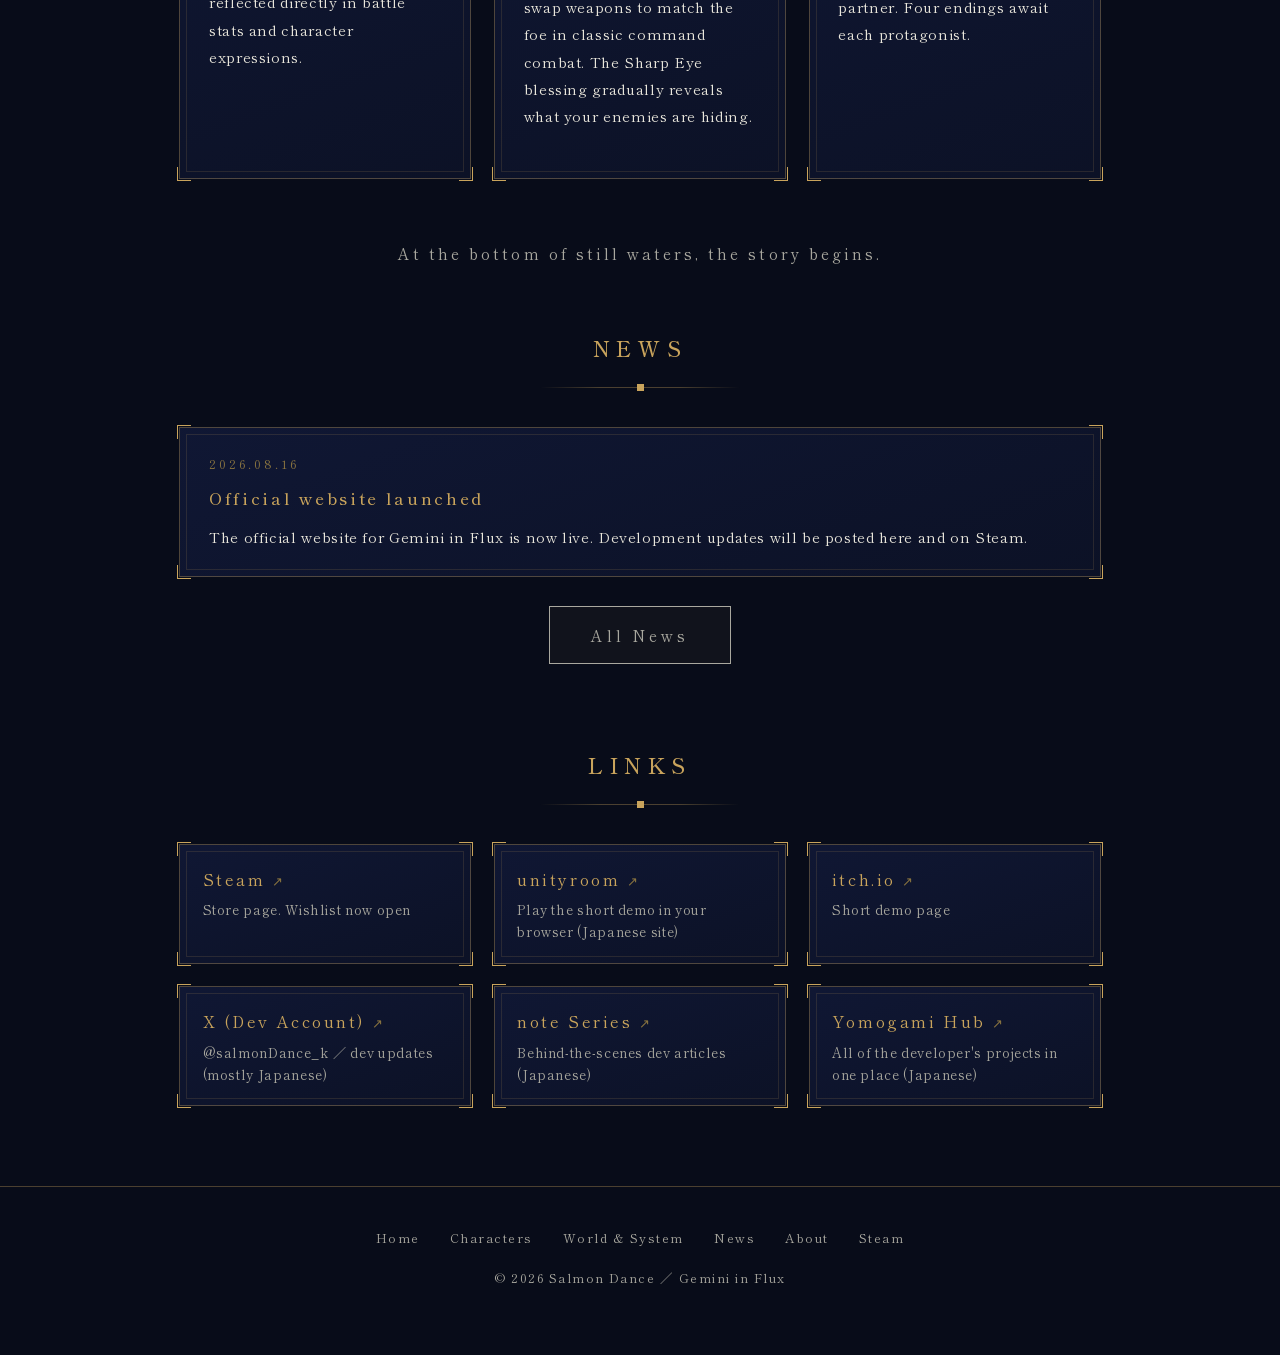
==== commit aa6a9f1b: "[data] Refresh main visual and six character portraits" ====
--- a/en/index.html
+++ b/en/index.html
@@ -9,13 +9,13 @@
   <meta property="og:description" content="Emotion becomes power. In the Afterworld, walk beside a same-sex partner in this turn-based dark fantasy RPG. Coming to Steam in Summer 2027.">
   <meta property="og:type" content="website">
   <meta property="og:url" content="https://gemini.yomolog.net/en/">
-  <meta property="og:image" content="https://gemini.yomolog.net/assets/og-image.jpg">
+  <meta property="og:image" content="https://gemini.yomolog.net/assets/og-image-20261026.jpg">
   <meta name="twitter:card" content="summary_large_image">
   <link rel="icon" href="data:image/svg+xml,%3Csvg xmlns='http://www.w3.org/2000/svg' viewBox='0 0 32 32'%3E%3Cpolygon points='16,2 30,10 30,24 16,32 2,24 2,10' fill='%23c9a45c'/%3E%3C/svg%3E">
   <link rel="preconnect" href="https://fonts.googleapis.com">
   <link rel="preconnect" href="https://fonts.gstatic.com" crossorigin>
   <link href="https://fonts.googleapis.com/css2?family=Shippori+Mincho:wght@400;500&display=swap" rel="stylesheet">
-  <link rel="stylesheet" href="../css/style.css">
+  <link rel="stylesheet" href="../css/style.css?v=20261026">
 </head>
 <body>
   <div class="starfield" aria-hidden="true"></div>
@@ -37,7 +37,7 @@
   </header>
 
   <main>
-    <!-- Hero (key visual: ../assets/main-visual.jpg, clean version without title) -->
+    <!-- Hero (key visual: ../assets/main-visual-20261026.jpg, clean version without title) -->
     <div class="hero hero-kv">
       <p class="hero-latin">流転のジェミニ</p>
       <h1>Gemini in Flux</h1>
--- a/css/style.css
+++ b/css/style.css
@@ -242,7 +242,7 @@
       rgba(8, 12, 25, 0.28) 40%,
       rgba(8, 12, 25, 0.55) 78%,
       var(--navy-deep) 100%),
-    url("../assets/main-visual.jpg") center 32% / cover no-repeat;
+    url("../assets/main-visual-20261026.jpg") center 32% / cover no-repeat;
 }
 
 .hero-kv h1,
@@ -391,6 +391,7 @@
 }
 
 .portrait img {
+  background: #fff;
   width: calc(100% - 4px);
   height: calc(100% - 4px);
   clip-path: polygon(50% 0, 100% 25%, 100% 75%, 50% 100%, 0 75%, 0 25%);
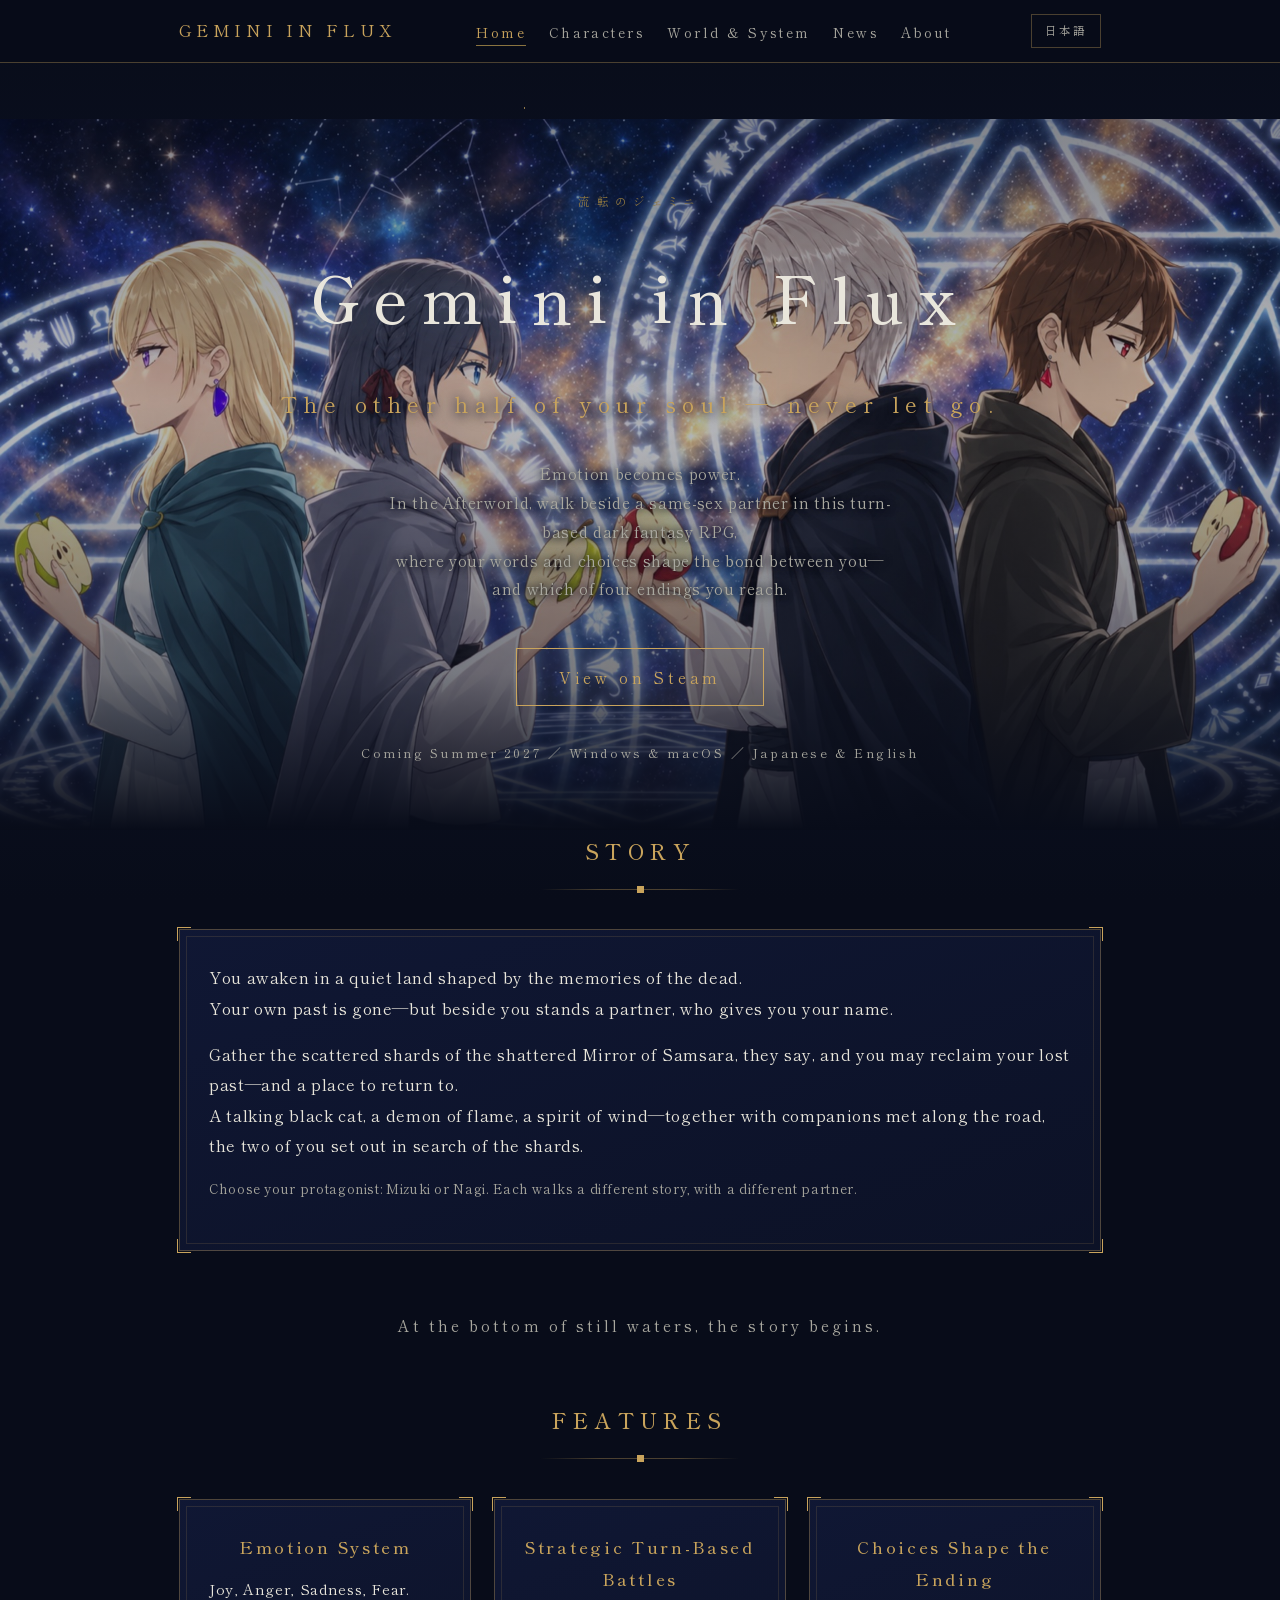
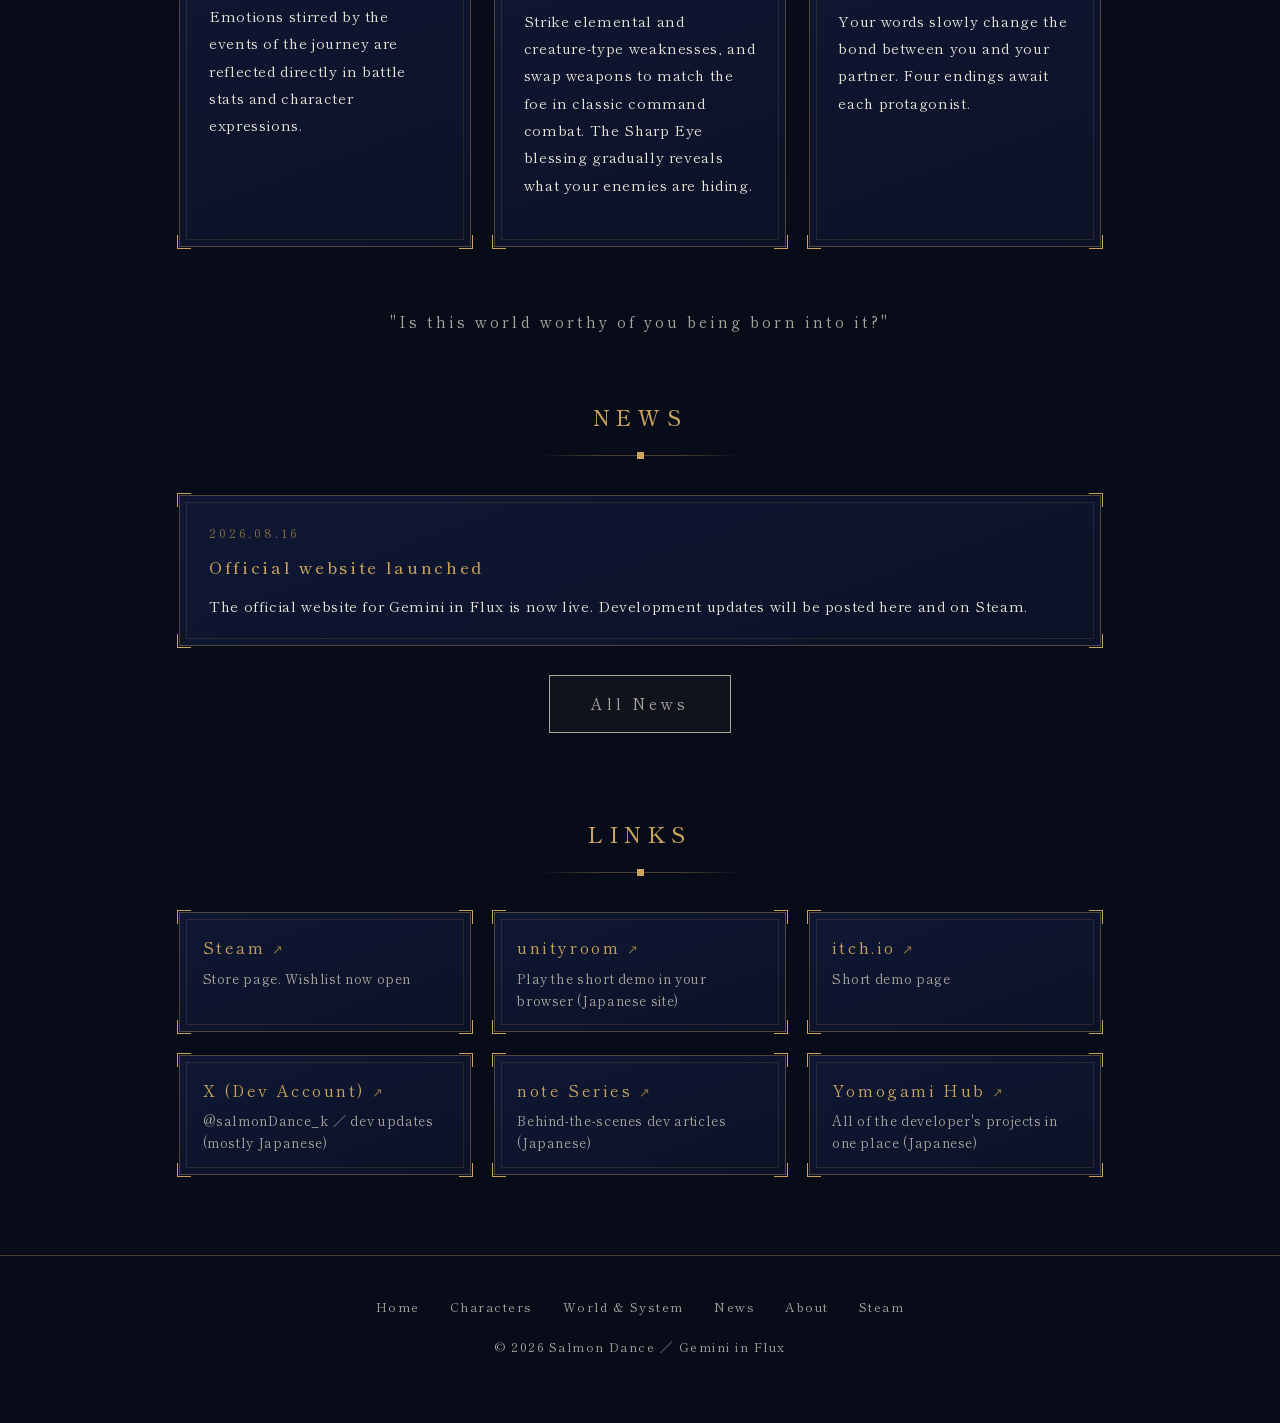
==== commit 175beeb0: "トップに一文を追加" ====
--- a/en/index.html
+++ b/en/index.html
@@ -2,6 +2,14 @@
 <html lang="en">
 <head>
   <meta charset="UTF-8">
+  <!-- Google Analytics (GA4) -->
+  <script async src="https://www.googletagmanager.com/gtag/js?id=G-FMLRT0RCS9"></script>
+  <script>
+    window.dataLayer = window.dataLayer || [];
+    function gtag(){dataLayer.push(arguments);}
+    gtag('js', new Date());
+    gtag('config', 'G-FMLRT0RCS9');
+  </script>
   <meta name="viewport" content="width=device-width, initial-scale=1.0">
   <title>Gemini in Flux | Official Site</title>
   <meta name="description" content="Emotion becomes power. In the Afterworld, walk beside a same-sex partner in this turn-based dark fantasy RPG. Coming to Steam in Summer 2027.">
@@ -71,6 +79,10 @@
       </div>
     </section>
 
+    <blockquote>
+      At the bottom of still waters, the story begins.
+    </blockquote>
+
     <!-- Features -->
     <section>
       <h2>FEATURES</h2>
@@ -91,7 +103,7 @@
     </section>
 
     <blockquote>
-      At the bottom of still waters, the story begins.
+      "Is this world worthy of you being born into it?"
     </blockquote>
 
     <!-- News -->
--- a/css/style.css
+++ b/css/style.css
@@ -183,6 +183,21 @@
   font-size: 0.82rem;
 }
 
+.sec-lead {
+  max-width: 42em;
+  margin: 0 auto 2.2rem;
+  text-align: center;
+  font-size: 0.9rem;
+}
+
+.sec-lead p {
+  margin-bottom: 0.6rem;
+}
+
+.sec-lead p:last-child {
+  margin-bottom: 0;
+}
+
 /* --- 幾何学枠パネル（鏡の枠モチーフ） ----------------------- */
 /* 外周の細い金線＋四隅の切り込み。中身が表情を持つ */
 .frame {
